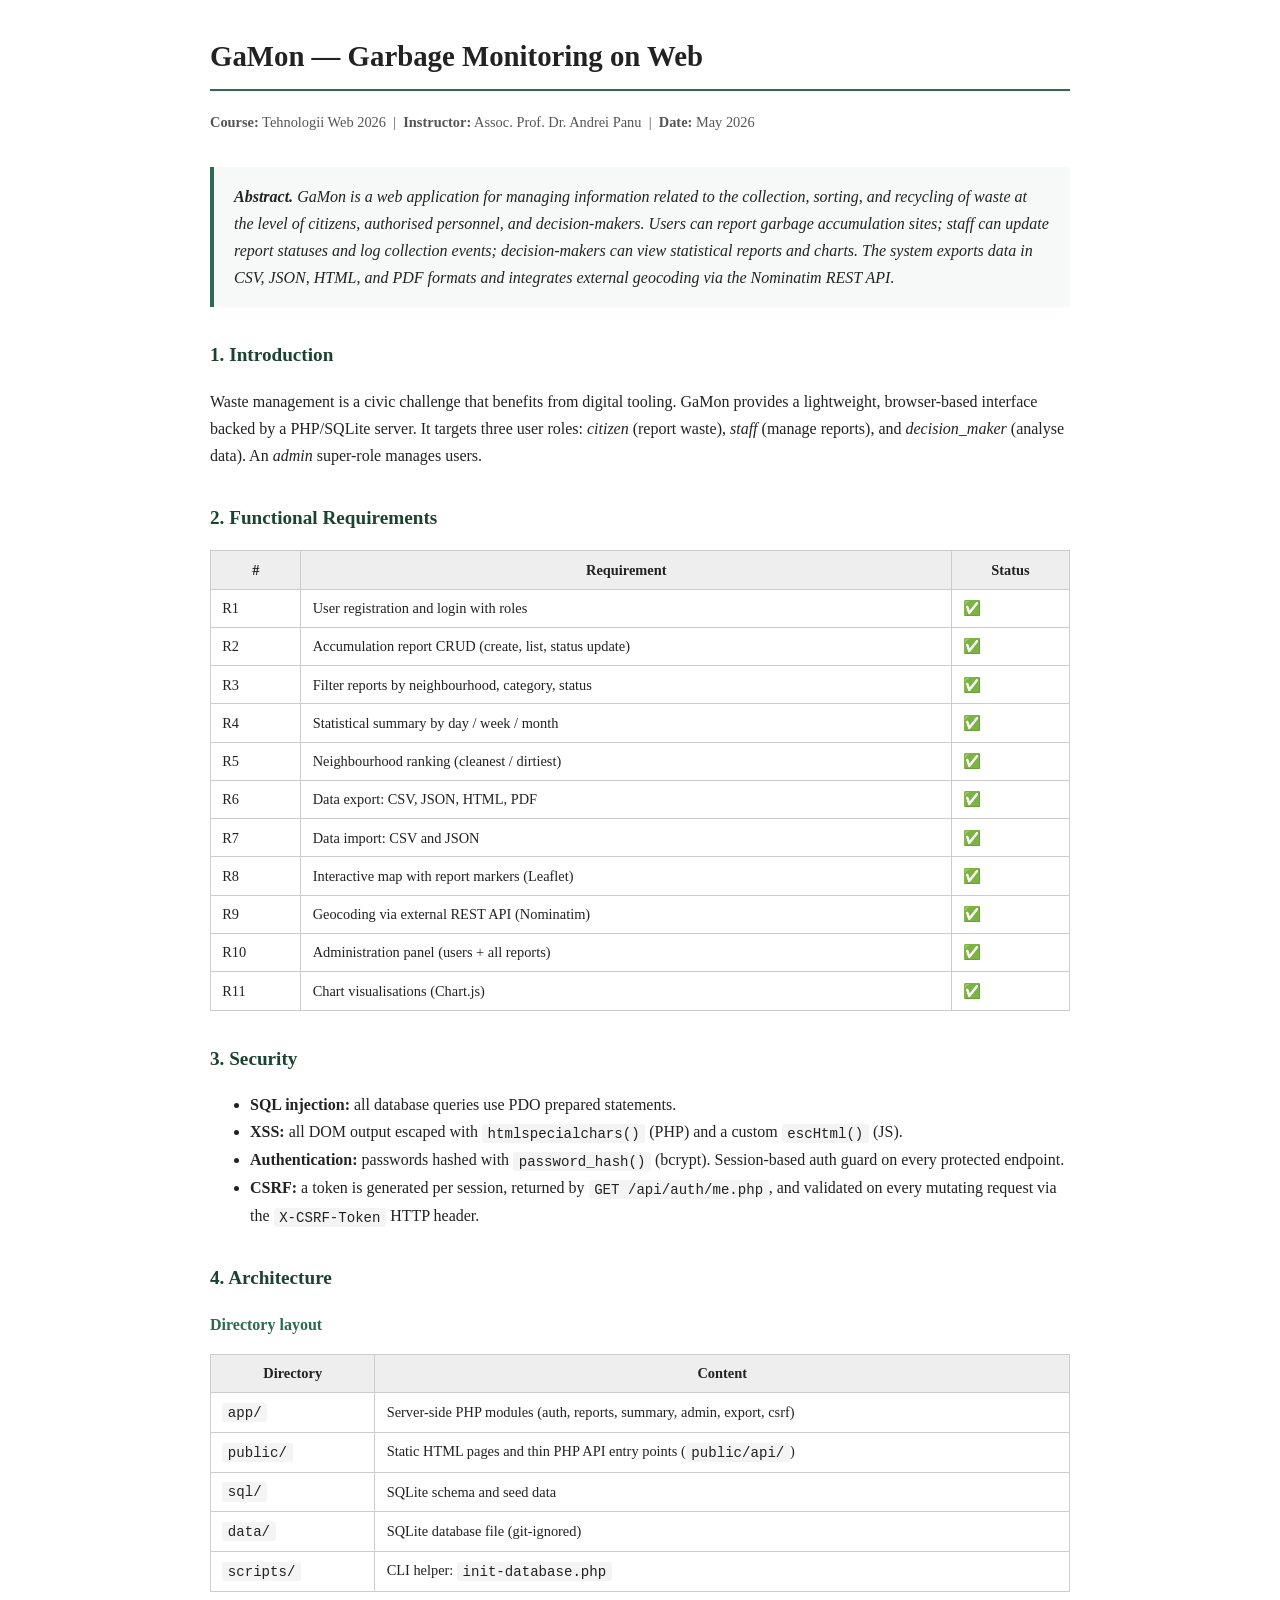
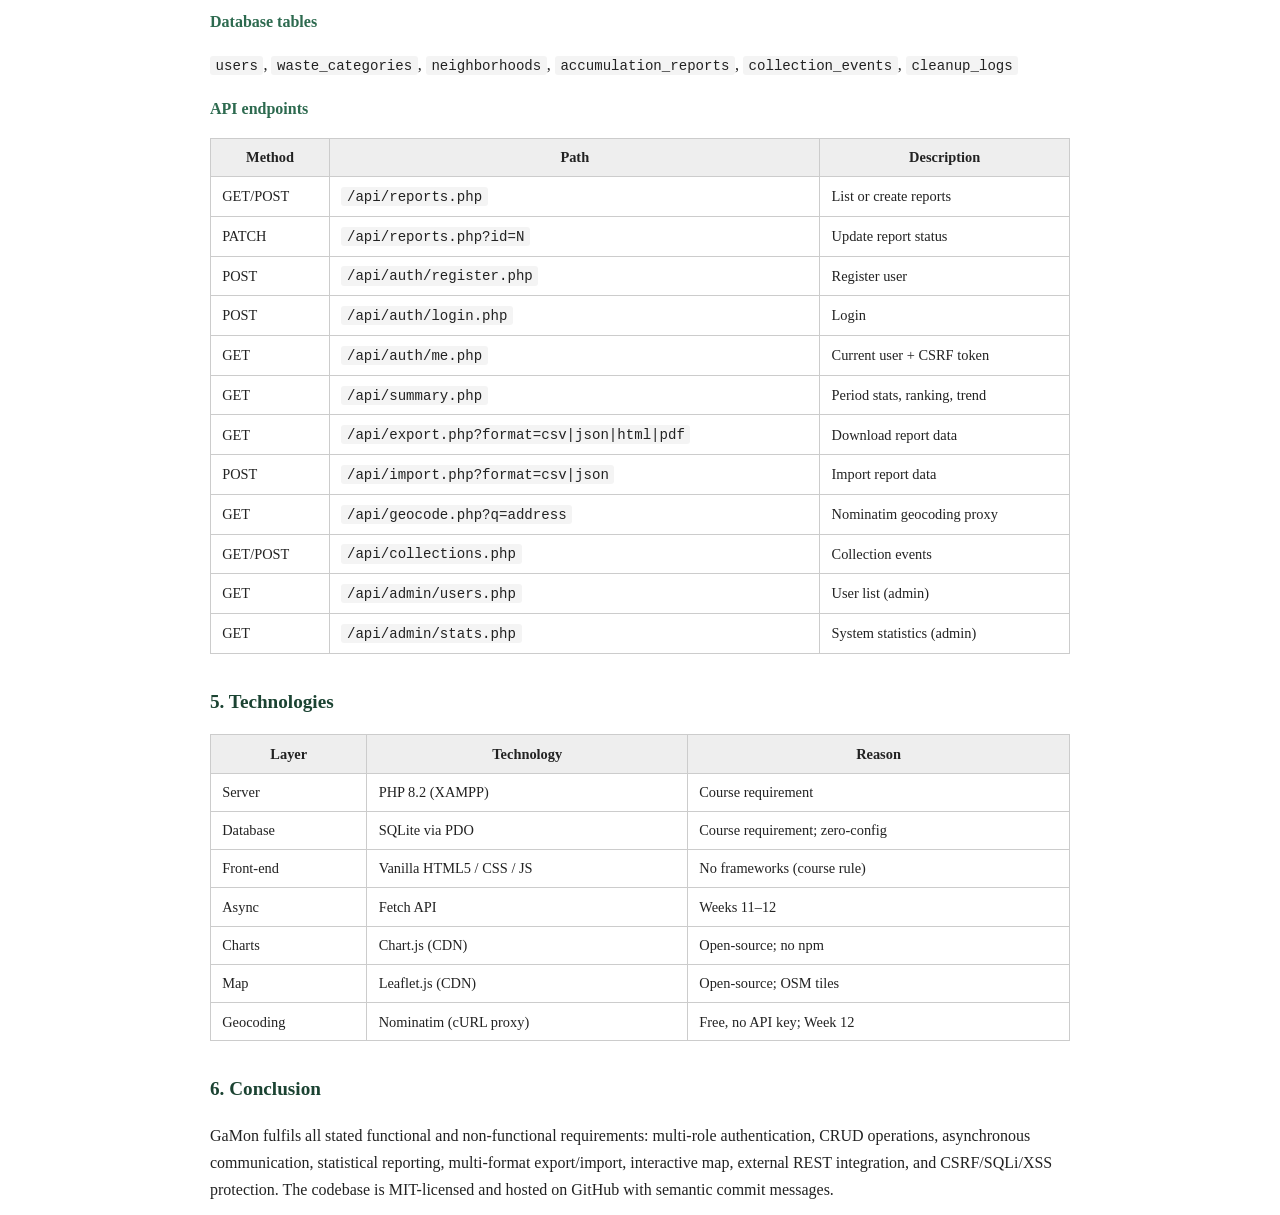
==== docs/scholarly-report.html @ 0d23516b "docs: add MIT license, scholarly HTML report, update README" ====
<!DOCTYPE html>
<html lang="en">
<head>
  <meta charset="utf-8" />
  <meta name="viewport" content="width=device-width, initial-scale=1" />
  <title>GaMon — Technical Report</title>
  <style>
    body { font-family: Georgia, serif; max-width: 860px; margin: 2rem auto; padding: 0 1.5rem; line-height: 1.7; color: #222; }
    h1 { font-size: 1.8rem; border-bottom: 2px solid #2d6a4f; padding-bottom: .5rem; }
    h2 { font-size: 1.2rem; color: #1b4332; margin-top: 2rem; }
    h3 { font-size: 1rem; color: #2d6a4f; }
    table { border-collapse: collapse; width: 100%; margin: 1rem 0; font-size: .9rem; }
    th, td { border: 1px solid #ccc; padding: .4rem .7rem; }
    th { background: #eee; }
    code { background: #f4f4f4; padding: .1rem .35rem; border-radius: 3px; font-size: .88rem; }
    .meta { color: #555; font-size: .9rem; margin-bottom: 2rem; }
    .abstract { background: #f6f9f7; border-left: 4px solid #2d6a4f; padding: 1rem 1.25rem; margin: 1.5rem 0; font-style: italic; }
  </style>
</head>
<body>

<header>
  <h1>GaMon — Garbage Monitoring on Web</h1>
  <div class="meta">
    <strong>Course:</strong> Tehnologii Web 2026 &nbsp;|&nbsp;
    <strong>Instructor:</strong> Assoc. Prof. Dr. Andrei Panu &nbsp;|&nbsp;
    <strong>Date:</strong> <time datetime="2026-05-26">May 2026</time>
  </div>
</header>

<section id="abstract">
  <div class="abstract">
    <strong>Abstract.</strong> GaMon is a web application for managing information related to the collection, sorting, and recycling of waste at the level of citizens, authorised personnel, and decision-makers. Users can report garbage accumulation sites; staff can update report statuses and log collection events; decision-makers can view statistical reports and charts. The system exports data in CSV, JSON, HTML, and PDF formats and integrates external geocoding via the Nominatim REST API.
  </div>
</section>

<section id="introduction">
  <h2>1. Introduction</h2>
  <p>Waste management is a civic challenge that benefits from digital tooling. GaMon provides a lightweight, browser-based interface backed by a PHP/SQLite server. It targets three user roles: <em>citizen</em> (report waste), <em>staff</em> (manage reports), and <em>decision_maker</em> (analyse data). An <em>admin</em> super-role manages users.</p>
</section>

<section id="requirements">
  <h2>2. Functional Requirements</h2>
  <table>
    <tr><th>#</th><th>Requirement</th><th>Status</th></tr>
    <tr><td>R1</td><td>User registration and login with roles</td><td>✅</td></tr>
    <tr><td>R2</td><td>Accumulation report CRUD (create, list, status update)</td><td>✅</td></tr>
    <tr><td>R3</td><td>Filter reports by neighbourhood, category, status</td><td>✅</td></tr>
    <tr><td>R4</td><td>Statistical summary by day / week / month</td><td>✅</td></tr>
    <tr><td>R5</td><td>Neighbourhood ranking (cleanest / dirtiest)</td><td>✅</td></tr>
    <tr><td>R6</td><td>Data export: CSV, JSON, HTML, PDF</td><td>✅</td></tr>
    <tr><td>R7</td><td>Data import: CSV and JSON</td><td>✅</td></tr>
    <tr><td>R8</td><td>Interactive map with report markers (Leaflet)</td><td>✅</td></tr>
    <tr><td>R9</td><td>Geocoding via external REST API (Nominatim)</td><td>✅</td></tr>
    <tr><td>R10</td><td>Administration panel (users + all reports)</td><td>✅</td></tr>
    <tr><td>R11</td><td>Chart visualisations (Chart.js)</td><td>✅</td></tr>
  </table>
</section>

<section id="security">
  <h2>3. Security</h2>
  <ul>
    <li><strong>SQL injection:</strong> all database queries use PDO prepared statements.</li>
    <li><strong>XSS:</strong> all DOM output escaped with <code>htmlspecialchars()</code> (PHP) and a custom <code>escHtml()</code> (JS).</li>
    <li><strong>Authentication:</strong> passwords hashed with <code>password_hash()</code> (bcrypt). Session-based auth guard on every protected endpoint.</li>
    <li><strong>CSRF:</strong> a token is generated per session, returned by <code>GET /api/auth/me.php</code>, and validated on every mutating request via the <code>X-CSRF-Token</code> HTTP header.</li>
  </ul>
</section>

<section id="architecture">
  <h2>4. Architecture</h2>
  <h3>Directory layout</h3>
  <table>
    <tr><th>Directory</th><th>Content</th></tr>
    <tr><td><code>app/</code></td><td>Server-side PHP modules (auth, reports, summary, admin, export, csrf)</td></tr>
    <tr><td><code>public/</code></td><td>Static HTML pages and thin PHP API entry points (<code>public/api/</code>)</td></tr>
    <tr><td><code>sql/</code></td><td>SQLite schema and seed data</td></tr>
    <tr><td><code>data/</code></td><td>SQLite database file (git-ignored)</td></tr>
    <tr><td><code>scripts/</code></td><td>CLI helper: <code>init-database.php</code></td></tr>
  </table>

  <h3>Database tables</h3>
  <p><code>users</code>, <code>waste_categories</code>, <code>neighborhoods</code>, <code>accumulation_reports</code>, <code>collection_events</code>, <code>cleanup_logs</code></p>

  <h3>API endpoints</h3>
  <table>
    <tr><th>Method</th><th>Path</th><th>Description</th></tr>
    <tr><td>GET/POST</td><td><code>/api/reports.php</code></td><td>List or create reports</td></tr>
    <tr><td>PATCH</td><td><code>/api/reports.php?id=N</code></td><td>Update report status</td></tr>
    <tr><td>POST</td><td><code>/api/auth/register.php</code></td><td>Register user</td></tr>
    <tr><td>POST</td><td><code>/api/auth/login.php</code></td><td>Login</td></tr>
    <tr><td>GET</td><td><code>/api/auth/me.php</code></td><td>Current user + CSRF token</td></tr>
    <tr><td>GET</td><td><code>/api/summary.php</code></td><td>Period stats, ranking, trend</td></tr>
    <tr><td>GET</td><td><code>/api/export.php?format=csv|json|html|pdf</code></td><td>Download report data</td></tr>
    <tr><td>POST</td><td><code>/api/import.php?format=csv|json</code></td><td>Import report data</td></tr>
    <tr><td>GET</td><td><code>/api/geocode.php?q=address</code></td><td>Nominatim geocoding proxy</td></tr>
    <tr><td>GET/POST</td><td><code>/api/collections.php</code></td><td>Collection events</td></tr>
    <tr><td>GET</td><td><code>/api/admin/users.php</code></td><td>User list (admin)</td></tr>
    <tr><td>GET</td><td><code>/api/admin/stats.php</code></td><td>System statistics (admin)</td></tr>
  </table>
</section>

<section id="technologies">
  <h2>5. Technologies</h2>
  <table>
    <tr><th>Layer</th><th>Technology</th><th>Reason</th></tr>
    <tr><td>Server</td><td>PHP 8.2 (XAMPP)</td><td>Course requirement</td></tr>
    <tr><td>Database</td><td>SQLite via PDO</td><td>Course requirement; zero-config</td></tr>
    <tr><td>Front-end</td><td>Vanilla HTML5 / CSS / JS</td><td>No frameworks (course rule)</td></tr>
    <tr><td>Async</td><td>Fetch API</td><td>Weeks 11–12</td></tr>
    <tr><td>Charts</td><td>Chart.js (CDN)</td><td>Open-source; no npm</td></tr>
    <tr><td>Map</td><td>Leaflet.js (CDN)</td><td>Open-source; OSM tiles</td></tr>
    <tr><td>Geocoding</td><td>Nominatim (cURL proxy)</td><td>Free, no API key; Week 12</td></tr>
  </table>
</section>

<section id="conclusion">
  <h2>6. Conclusion</h2>
  <p>GaMon fulfils all stated functional and non-functional requirements: multi-role authentication, CRUD operations, asynchronous communication, statistical reporting, multi-format export/import, interactive map, external REST integration, and CSRF/SQLi/XSS protection. The codebase is MIT-licensed and hosted on GitHub with semantic commit messages.</p>
</section>

</body>
</html>
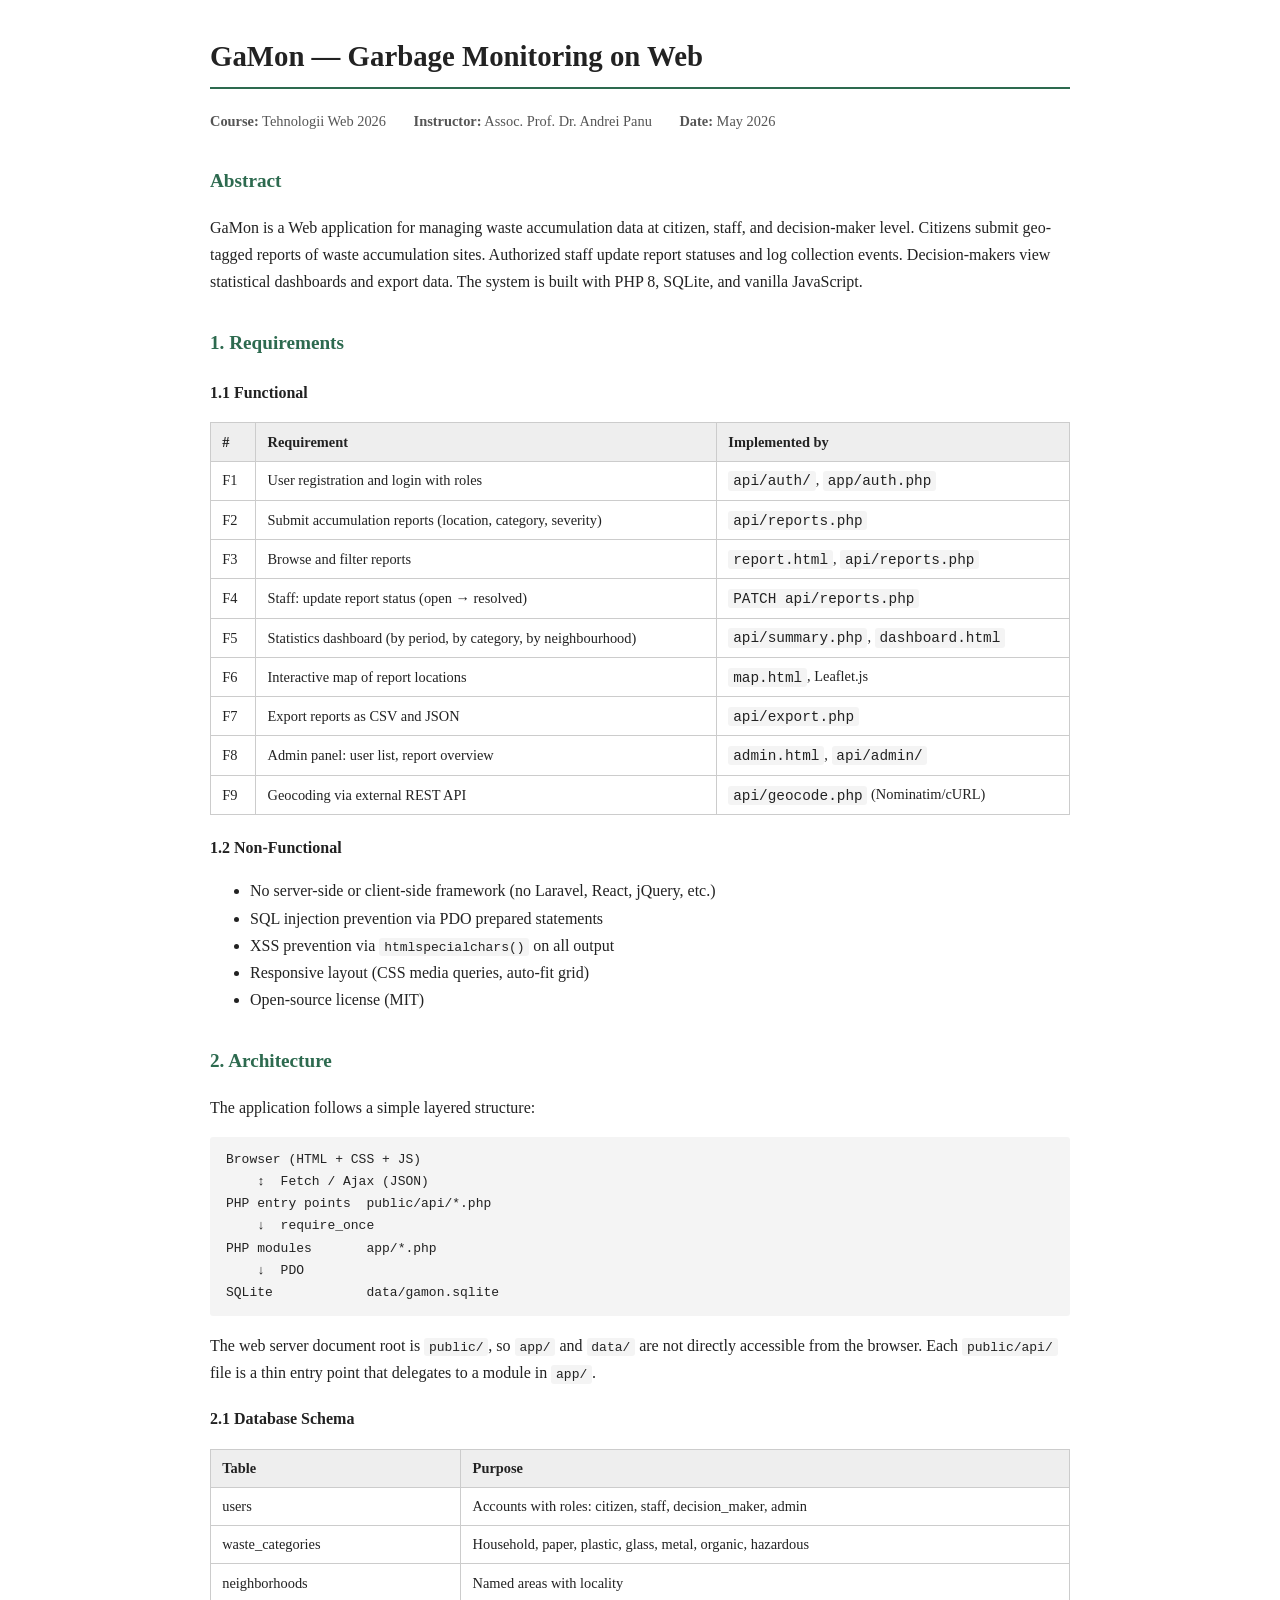
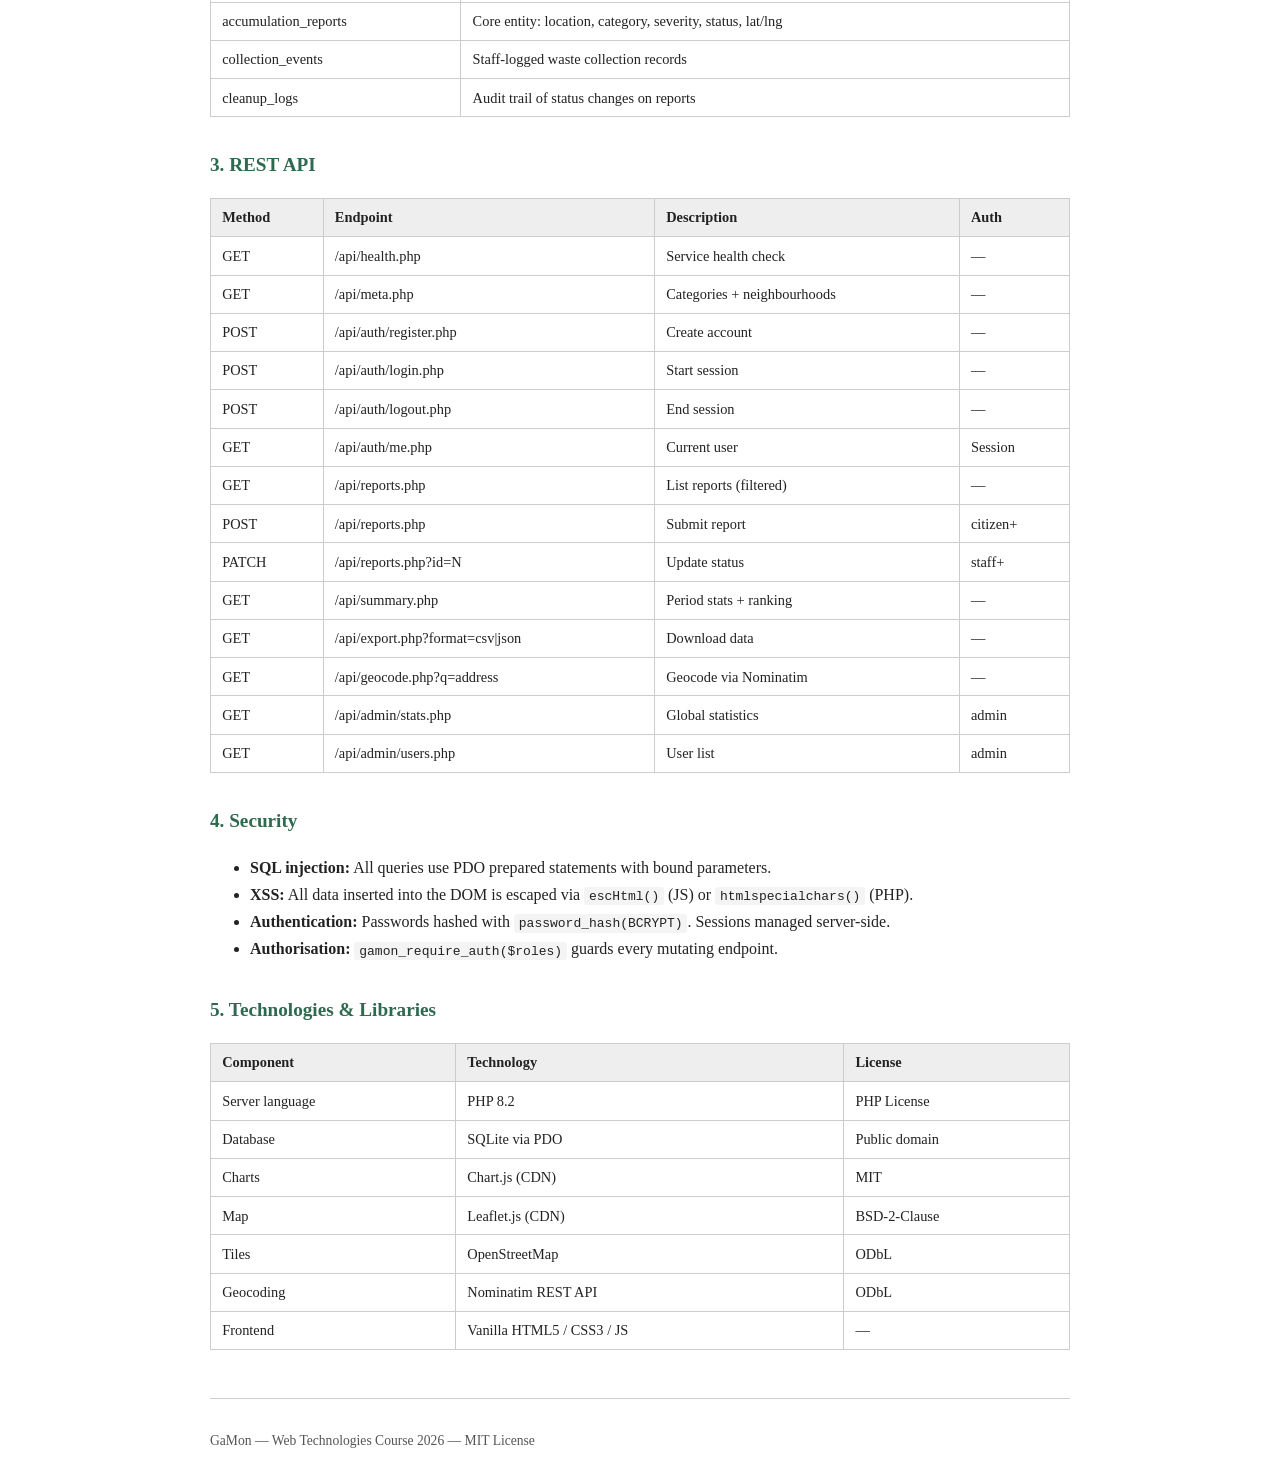
==== commit 31d949d2: "docs: add MIT license, update README, add scholarly HTML report" ====
--- a/docs/scholarly-report.html
+++ b/docs/scholarly-report.html
@@ -5,119 +5,141 @@
   <meta name="viewport" content="width=device-width, initial-scale=1" />
   <title>GaMon — Technical Report</title>
   <style>
-    body { font-family: Georgia, serif; max-width: 860px; margin: 2rem auto; padding: 0 1.5rem; line-height: 1.7; color: #222; }
-    h1 { font-size: 1.8rem; border-bottom: 2px solid #2d6a4f; padding-bottom: .5rem; }
-    h2 { font-size: 1.2rem; color: #1b4332; margin-top: 2rem; }
-    h3 { font-size: 1rem; color: #2d6a4f; }
-    table { border-collapse: collapse; width: 100%; margin: 1rem 0; font-size: .9rem; }
-    th, td { border: 1px solid #ccc; padding: .4rem .7rem; }
+    body { font-family: Georgia, serif; max-width: 860px; margin: 2rem auto; padding: 0 1.5rem; color: #222; line-height: 1.7; }
+    h1 { font-size: 1.8rem; border-bottom: 2px solid #2d6a4f; padding-bottom: .4rem; }
+    h2 { font-size: 1.2rem; color: #2d6a4f; margin-top: 2rem; }
+    h3 { font-size: 1rem; margin-top: 1.2rem; }
+    code, pre { font-family: monospace; background: #f4f4f4; padding: .1rem .3rem; border-radius: 3px; }
+    pre { padding: .75rem 1rem; overflow-x: auto; }
+    table { border-collapse: collapse; width: 100%; margin: 1rem 0; }
+    th, td { border: 1px solid #ccc; padding: .4rem .7rem; text-align: left; font-size: .9rem; }
     th { background: #eee; }
-    code { background: #f4f4f4; padding: .1rem .35rem; border-radius: 3px; font-size: .88rem; }
     .meta { color: #555; font-size: .9rem; margin-bottom: 2rem; }
-    .abstract { background: #f6f9f7; border-left: 4px solid #2d6a4f; padding: 1rem 1.25rem; margin: 1.5rem 0; font-style: italic; }
+    .meta span { margin-right: 1.5rem; }
+    footer { margin-top: 3rem; padding-top: 1rem; border-top: 1px solid #ccc; font-size: .85rem; color: #555; }
   </style>
 </head>
 <body>
 
-<header>
-  <h1>GaMon — Garbage Monitoring on Web</h1>
-  <div class="meta">
-    <strong>Course:</strong> Tehnologii Web 2026 &nbsp;|&nbsp;
-    <strong>Instructor:</strong> Assoc. Prof. Dr. Andrei Panu &nbsp;|&nbsp;
-    <strong>Date:</strong> <time datetime="2026-05-26">May 2026</time>
-  </div>
-</header>
+<h1>GaMon — Garbage Monitoring on Web</h1>
+<div class="meta">
+  <span><strong>Course:</strong> Tehnologii Web 2026</span>
+  <span><strong>Instructor:</strong> Assoc. Prof. Dr. Andrei Panu</span>
+  <span><strong>Date:</strong> May 2026</span>
+</div>
 
 <section id="abstract">
-  <div class="abstract">
-    <strong>Abstract.</strong> GaMon is a web application for managing information related to the collection, sorting, and recycling of waste at the level of citizens, authorised personnel, and decision-makers. Users can report garbage accumulation sites; staff can update report statuses and log collection events; decision-makers can view statistical reports and charts. The system exports data in CSV, JSON, HTML, and PDF formats and integrates external geocoding via the Nominatim REST API.
-  </div>
-</section>
-
-<section id="introduction">
-  <h2>1. Introduction</h2>
-  <p>Waste management is a civic challenge that benefits from digital tooling. GaMon provides a lightweight, browser-based interface backed by a PHP/SQLite server. It targets three user roles: <em>citizen</em> (report waste), <em>staff</em> (manage reports), and <em>decision_maker</em> (analyse data). An <em>admin</em> super-role manages users.</p>
+  <h2>Abstract</h2>
+  <p>
+    GaMon is a Web application for managing waste accumulation data at citizen, staff, and decision-maker level.
+    Citizens submit geo-tagged reports of waste accumulation sites. Authorized staff update report statuses and log collection events.
+    Decision-makers view statistical dashboards and export data. The system is built with PHP 8, SQLite, and vanilla JavaScript.
+  </p>
 </section>
 
 <section id="requirements">
-  <h2>2. Functional Requirements</h2>
+  <h2>1. Requirements</h2>
+
+  <h3>1.1 Functional</h3>
   <table>
-    <tr><th>#</th><th>Requirement</th><th>Status</th></tr>
-    <tr><td>R1</td><td>User registration and login with roles</td><td>✅</td></tr>
-    <tr><td>R2</td><td>Accumulation report CRUD (create, list, status update)</td><td>✅</td></tr>
-    <tr><td>R3</td><td>Filter reports by neighbourhood, category, status</td><td>✅</td></tr>
-    <tr><td>R4</td><td>Statistical summary by day / week / month</td><td>✅</td></tr>
-    <tr><td>R5</td><td>Neighbourhood ranking (cleanest / dirtiest)</td><td>✅</td></tr>
-    <tr><td>R6</td><td>Data export: CSV, JSON, HTML, PDF</td><td>✅</td></tr>
-    <tr><td>R7</td><td>Data import: CSV and JSON</td><td>✅</td></tr>
-    <tr><td>R8</td><td>Interactive map with report markers (Leaflet)</td><td>✅</td></tr>
-    <tr><td>R9</td><td>Geocoding via external REST API (Nominatim)</td><td>✅</td></tr>
-    <tr><td>R10</td><td>Administration panel (users + all reports)</td><td>✅</td></tr>
-    <tr><td>R11</td><td>Chart visualisations (Chart.js)</td><td>✅</td></tr>
+    <tr><th>#</th><th>Requirement</th><th>Implemented by</th></tr>
+    <tr><td>F1</td><td>User registration and login with roles</td><td><code>api/auth/</code>, <code>app/auth.php</code></td></tr>
+    <tr><td>F2</td><td>Submit accumulation reports (location, category, severity)</td><td><code>api/reports.php</code></td></tr>
+    <tr><td>F3</td><td>Browse and filter reports</td><td><code>report.html</code>, <code>api/reports.php</code></td></tr>
+    <tr><td>F4</td><td>Staff: update report status (open → resolved)</td><td><code>PATCH api/reports.php</code></td></tr>
+    <tr><td>F5</td><td>Statistics dashboard (by period, by category, by neighbourhood)</td><td><code>api/summary.php</code>, <code>dashboard.html</code></td></tr>
+    <tr><td>F6</td><td>Interactive map of report locations</td><td><code>map.html</code>, Leaflet.js</td></tr>
+    <tr><td>F7</td><td>Export reports as CSV and JSON</td><td><code>api/export.php</code></td></tr>
+    <tr><td>F8</td><td>Admin panel: user list, report overview</td><td><code>admin.html</code>, <code>api/admin/</code></td></tr>
+    <tr><td>F9</td><td>Geocoding via external REST API</td><td><code>api/geocode.php</code> (Nominatim/cURL)</td></tr>
+  </table>
+
+  <h3>1.2 Non-Functional</h3>
+  <ul>
+    <li>No server-side or client-side framework (no Laravel, React, jQuery, etc.)</li>
+    <li>SQL injection prevention via PDO prepared statements</li>
+    <li>XSS prevention via <code>htmlspecialchars()</code> on all output</li>
+    <li>Responsive layout (CSS media queries, auto-fit grid)</li>
+    <li>Open-source license (MIT)</li>
+  </ul>
+</section>
+
+<section id="architecture">
+  <h2>2. Architecture</h2>
+  <p>The application follows a simple layered structure:</p>
+  <pre>Browser (HTML + CSS + JS)
+    ↕  Fetch / Ajax (JSON)
+PHP entry points  public/api/*.php
+    ↓  require_once
+PHP modules       app/*.php
+    ↓  PDO
+SQLite            data/gamon.sqlite</pre>
+
+  <p>
+    The web server document root is <code>public/</code>, so <code>app/</code> and <code>data/</code> are not directly accessible from the browser.
+    Each <code>public/api/</code> file is a thin entry point that delegates to a module in <code>app/</code>.
+  </p>
+
+  <h3>2.1 Database Schema</h3>
+  <table>
+    <tr><th>Table</th><th>Purpose</th></tr>
+    <tr><td>users</td><td>Accounts with roles: citizen, staff, decision_maker, admin</td></tr>
+    <tr><td>waste_categories</td><td>Household, paper, plastic, glass, metal, organic, hazardous</td></tr>
+    <tr><td>neighborhoods</td><td>Named areas with locality</td></tr>
+    <tr><td>accumulation_reports</td><td>Core entity: location, category, severity, status, lat/lng</td></tr>
+    <tr><td>collection_events</td><td>Staff-logged waste collection records</td></tr>
+    <tr><td>cleanup_logs</td><td>Audit trail of status changes on reports</td></tr>
+  </table>
+</section>
+
+<section id="api">
+  <h2>3. REST API</h2>
+  <table>
+    <tr><th>Method</th><th>Endpoint</th><th>Description</th><th>Auth</th></tr>
+    <tr><td>GET</td><td>/api/health.php</td><td>Service health check</td><td>—</td></tr>
+    <tr><td>GET</td><td>/api/meta.php</td><td>Categories + neighbourhoods</td><td>—</td></tr>
+    <tr><td>POST</td><td>/api/auth/register.php</td><td>Create account</td><td>—</td></tr>
+    <tr><td>POST</td><td>/api/auth/login.php</td><td>Start session</td><td>—</td></tr>
+    <tr><td>POST</td><td>/api/auth/logout.php</td><td>End session</td><td>—</td></tr>
+    <tr><td>GET</td><td>/api/auth/me.php</td><td>Current user</td><td>Session</td></tr>
+    <tr><td>GET</td><td>/api/reports.php</td><td>List reports (filtered)</td><td>—</td></tr>
+    <tr><td>POST</td><td>/api/reports.php</td><td>Submit report</td><td>citizen+</td></tr>
+    <tr><td>PATCH</td><td>/api/reports.php?id=N</td><td>Update status</td><td>staff+</td></tr>
+    <tr><td>GET</td><td>/api/summary.php</td><td>Period stats + ranking</td><td>—</td></tr>
+    <tr><td>GET</td><td>/api/export.php?format=csv|json</td><td>Download data</td><td>—</td></tr>
+    <tr><td>GET</td><td>/api/geocode.php?q=address</td><td>Geocode via Nominatim</td><td>—</td></tr>
+    <tr><td>GET</td><td>/api/admin/stats.php</td><td>Global statistics</td><td>admin</td></tr>
+    <tr><td>GET</td><td>/api/admin/users.php</td><td>User list</td><td>admin</td></tr>
   </table>
 </section>
 
 <section id="security">
-  <h2>3. Security</h2>
+  <h2>4. Security</h2>
   <ul>
-    <li><strong>SQL injection:</strong> all database queries use PDO prepared statements.</li>
-    <li><strong>XSS:</strong> all DOM output escaped with <code>htmlspecialchars()</code> (PHP) and a custom <code>escHtml()</code> (JS).</li>
-    <li><strong>Authentication:</strong> passwords hashed with <code>password_hash()</code> (bcrypt). Session-based auth guard on every protected endpoint.</li>
-    <li><strong>CSRF:</strong> a token is generated per session, returned by <code>GET /api/auth/me.php</code>, and validated on every mutating request via the <code>X-CSRF-Token</code> HTTP header.</li>
+    <li><strong>SQL injection:</strong> All queries use PDO prepared statements with bound parameters.</li>
+    <li><strong>XSS:</strong> All data inserted into the DOM is escaped via <code>escHtml()</code> (JS) or <code>htmlspecialchars()</code> (PHP).</li>
+    <li><strong>Authentication:</strong> Passwords hashed with <code>password_hash(BCRYPT)</code>. Sessions managed server-side.</li>
+    <li><strong>Authorisation:</strong> <code>gamon_require_auth($roles)</code> guards every mutating endpoint.</li>
   </ul>
 </section>
 
-<section id="architecture">
-  <h2>4. Architecture</h2>
-  <h3>Directory layout</h3>
+<section id="tech">
+  <h2>5. Technologies &amp; Libraries</h2>
   <table>
-    <tr><th>Directory</th><th>Content</th></tr>
-    <tr><td><code>app/</code></td><td>Server-side PHP modules (auth, reports, summary, admin, export, csrf)</td></tr>
-    <tr><td><code>public/</code></td><td>Static HTML pages and thin PHP API entry points (<code>public/api/</code>)</td></tr>
-    <tr><td><code>sql/</code></td><td>SQLite schema and seed data</td></tr>
-    <tr><td><code>data/</code></td><td>SQLite database file (git-ignored)</td></tr>
-    <tr><td><code>scripts/</code></td><td>CLI helper: <code>init-database.php</code></td></tr>
-  </table>
-
-  <h3>Database tables</h3>
-  <p><code>users</code>, <code>waste_categories</code>, <code>neighborhoods</code>, <code>accumulation_reports</code>, <code>collection_events</code>, <code>cleanup_logs</code></p>
-
-  <h3>API endpoints</h3>
-  <table>
-    <tr><th>Method</th><th>Path</th><th>Description</th></tr>
-    <tr><td>GET/POST</td><td><code>/api/reports.php</code></td><td>List or create reports</td></tr>
-    <tr><td>PATCH</td><td><code>/api/reports.php?id=N</code></td><td>Update report status</td></tr>
-    <tr><td>POST</td><td><code>/api/auth/register.php</code></td><td>Register user</td></tr>
-    <tr><td>POST</td><td><code>/api/auth/login.php</code></td><td>Login</td></tr>
-    <tr><td>GET</td><td><code>/api/auth/me.php</code></td><td>Current user + CSRF token</td></tr>
-    <tr><td>GET</td><td><code>/api/summary.php</code></td><td>Period stats, ranking, trend</td></tr>
-    <tr><td>GET</td><td><code>/api/export.php?format=csv|json|html|pdf</code></td><td>Download report data</td></tr>
-    <tr><td>POST</td><td><code>/api/import.php?format=csv|json</code></td><td>Import report data</td></tr>
-    <tr><td>GET</td><td><code>/api/geocode.php?q=address</code></td><td>Nominatim geocoding proxy</td></tr>
-    <tr><td>GET/POST</td><td><code>/api/collections.php</code></td><td>Collection events</td></tr>
-    <tr><td>GET</td><td><code>/api/admin/users.php</code></td><td>User list (admin)</td></tr>
-    <tr><td>GET</td><td><code>/api/admin/stats.php</code></td><td>System statistics (admin)</td></tr>
+    <tr><th>Component</th><th>Technology</th><th>License</th></tr>
+    <tr><td>Server language</td><td>PHP 8.2</td><td>PHP License</td></tr>
+    <tr><td>Database</td><td>SQLite via PDO</td><td>Public domain</td></tr>
+    <tr><td>Charts</td><td>Chart.js (CDN)</td><td>MIT</td></tr>
+    <tr><td>Map</td><td>Leaflet.js (CDN)</td><td>BSD-2-Clause</td></tr>
+    <tr><td>Tiles</td><td>OpenStreetMap</td><td>ODbL</td></tr>
+    <tr><td>Geocoding</td><td>Nominatim REST API</td><td>ODbL</td></tr>
+    <tr><td>Frontend</td><td>Vanilla HTML5 / CSS3 / JS</td><td>—</td></tr>
   </table>
 </section>
 
-<section id="technologies">
-  <h2>5. Technologies</h2>
-  <table>
-    <tr><th>Layer</th><th>Technology</th><th>Reason</th></tr>
-    <tr><td>Server</td><td>PHP 8.2 (XAMPP)</td><td>Course requirement</td></tr>
-    <tr><td>Database</td><td>SQLite via PDO</td><td>Course requirement; zero-config</td></tr>
-    <tr><td>Front-end</td><td>Vanilla HTML5 / CSS / JS</td><td>No frameworks (course rule)</td></tr>
-    <tr><td>Async</td><td>Fetch API</td><td>Weeks 11–12</td></tr>
-    <tr><td>Charts</td><td>Chart.js (CDN)</td><td>Open-source; no npm</td></tr>
-    <tr><td>Map</td><td>Leaflet.js (CDN)</td><td>Open-source; OSM tiles</td></tr>
-    <tr><td>Geocoding</td><td>Nominatim (cURL proxy)</td><td>Free, no API key; Week 12</td></tr>
-  </table>
-</section>
-
-<section id="conclusion">
-  <h2>6. Conclusion</h2>
-  <p>GaMon fulfils all stated functional and non-functional requirements: multi-role authentication, CRUD operations, asynchronous communication, statistical reporting, multi-format export/import, interactive map, external REST integration, and CSRF/SQLi/XSS protection. The codebase is MIT-licensed and hosted on GitHub with semantic commit messages.</p>
-</section>
+<footer>
+  <p>GaMon &mdash; Web Technologies Course 2026 &mdash; MIT License</p>
+</footer>
 
 </body>
 </html>
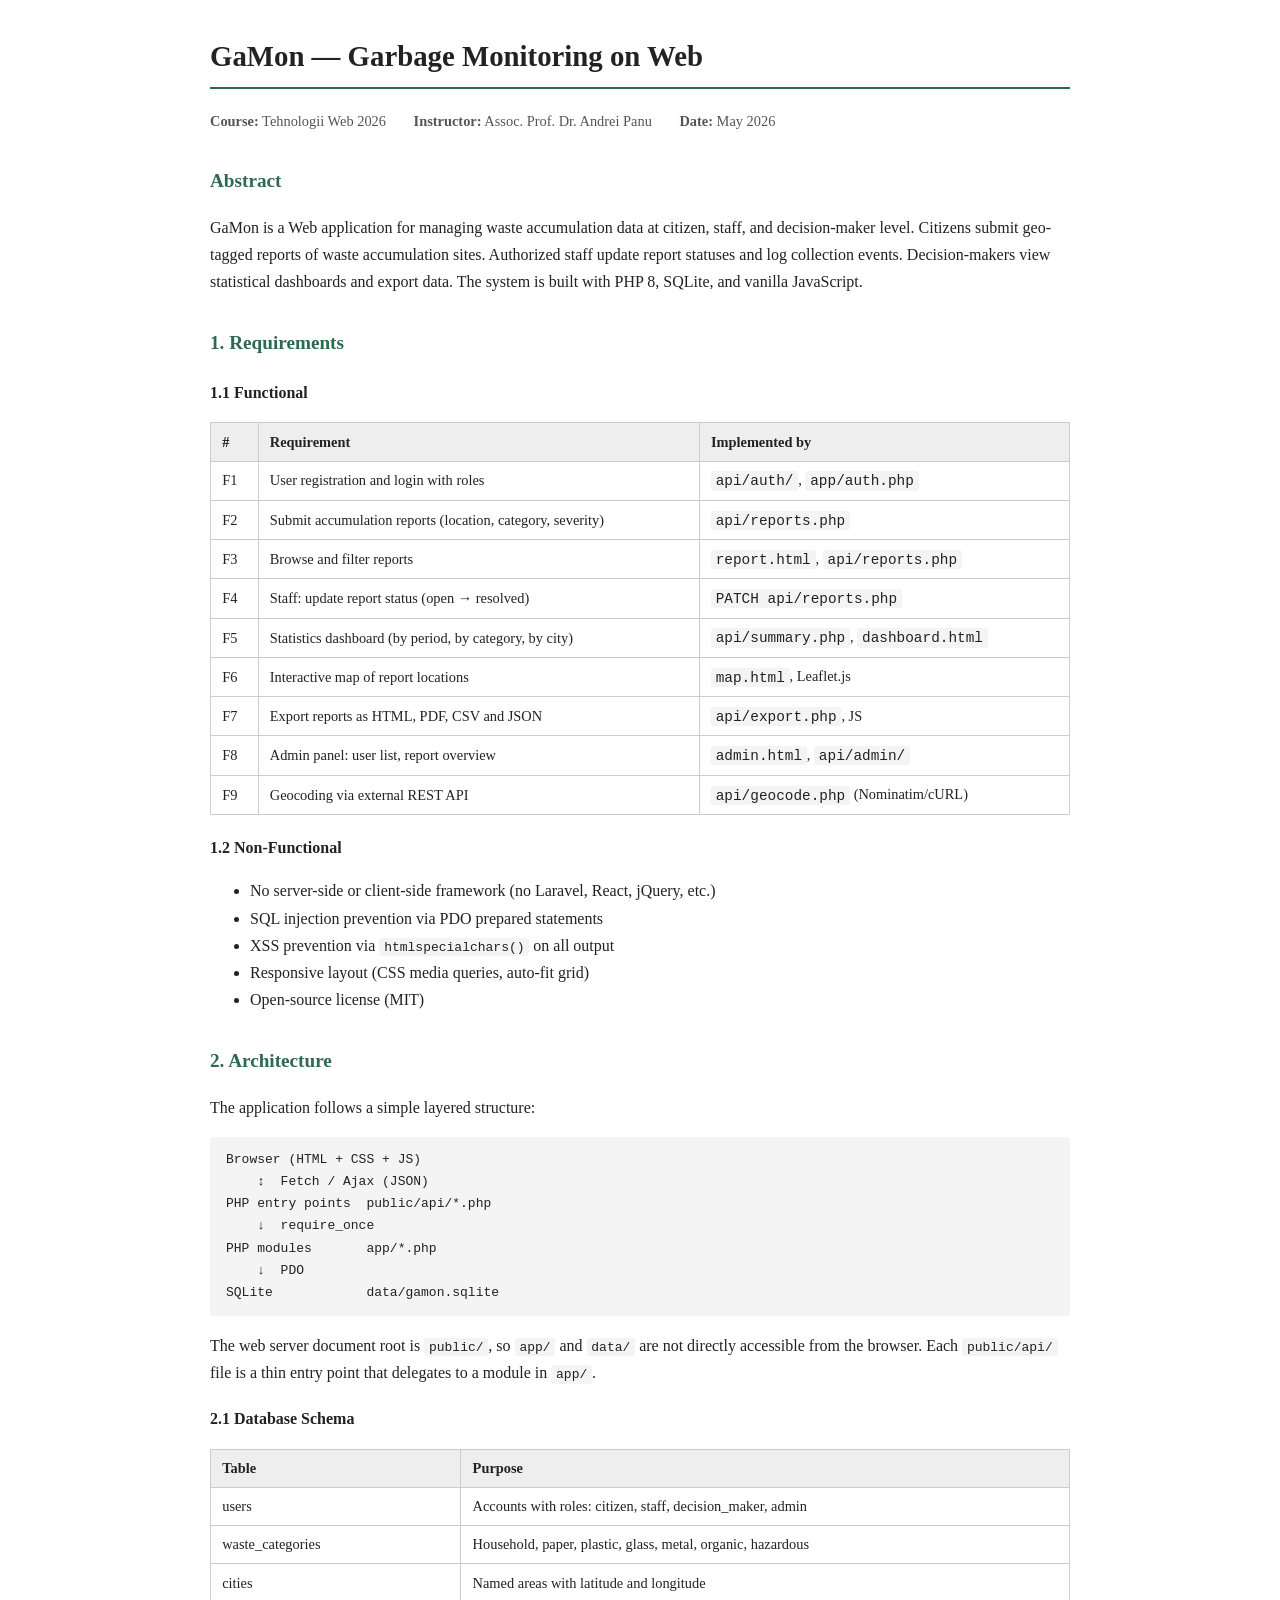
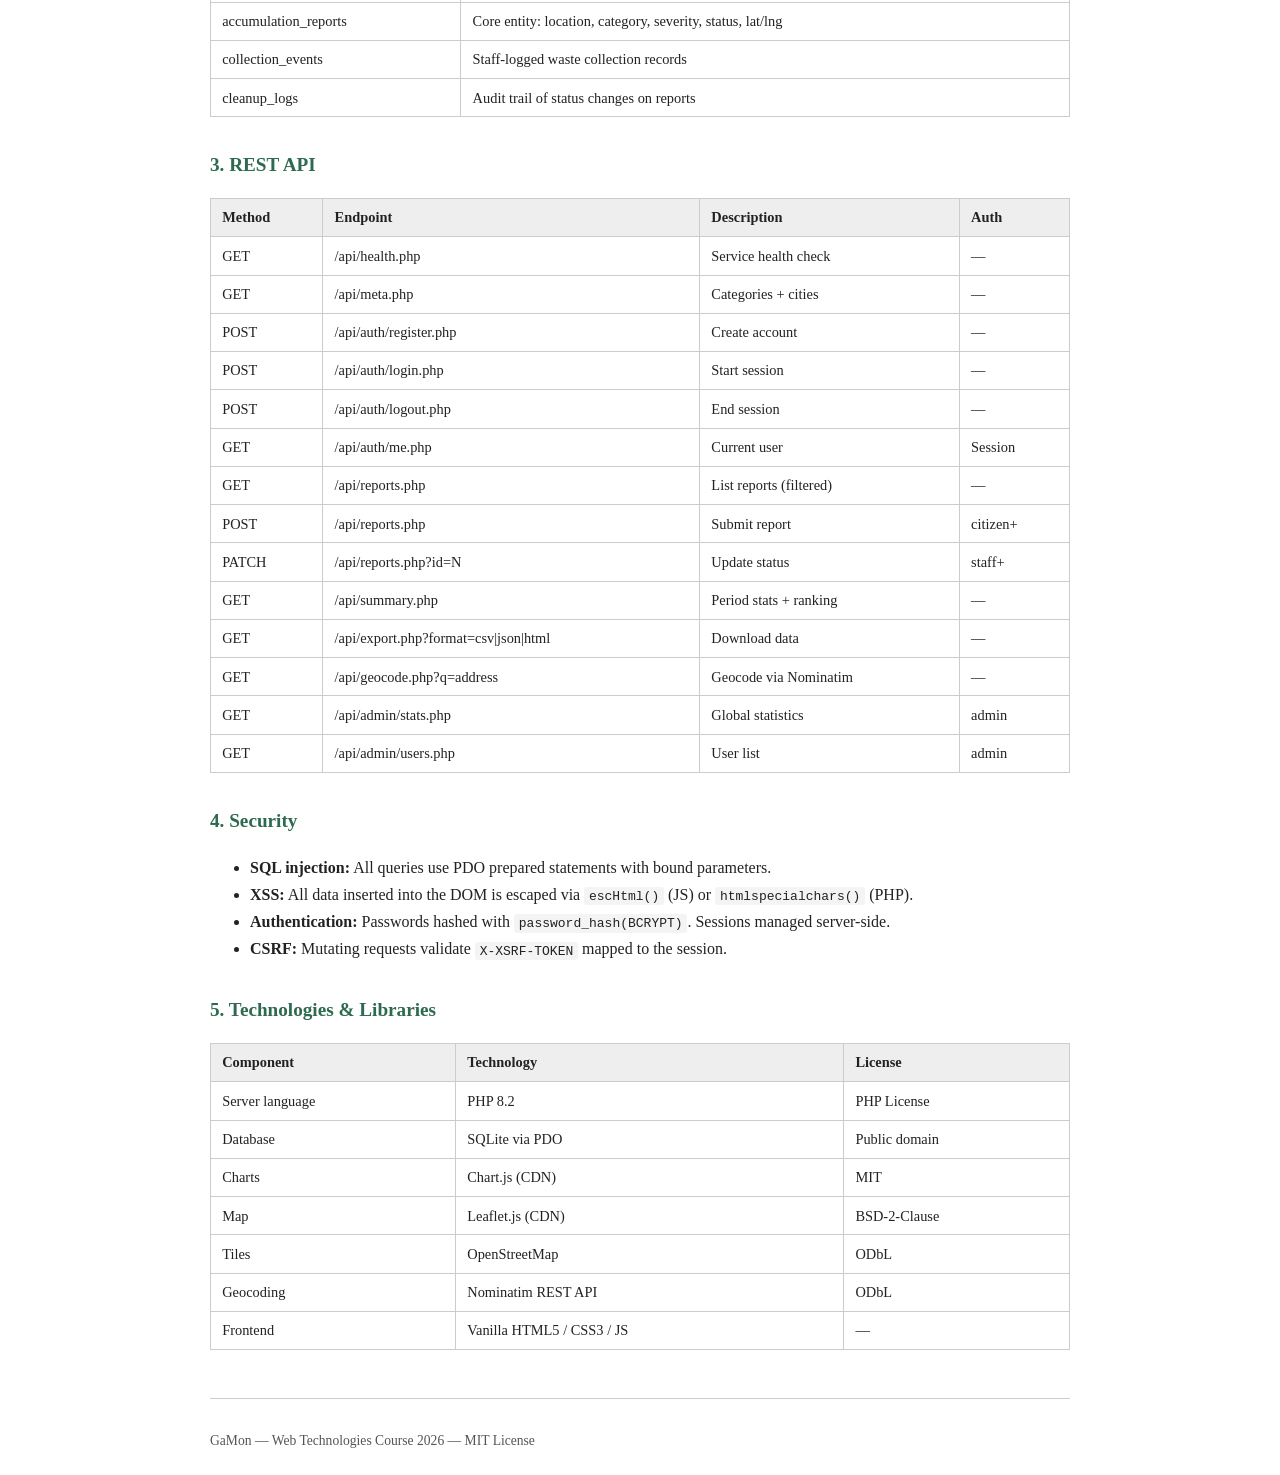
==== commit cd3087e4: "Update terminology in scholarly report" ====
--- a/docs/scholarly-report.html
+++ b/docs/scholarly-report.html
@@ -47,9 +47,9 @@
     <tr><td>F2</td><td>Submit accumulation reports (location, category, severity)</td><td><code>api/reports.php</code></td></tr>
     <tr><td>F3</td><td>Browse and filter reports</td><td><code>report.html</code>, <code>api/reports.php</code></td></tr>
     <tr><td>F4</td><td>Staff: update report status (open → resolved)</td><td><code>PATCH api/reports.php</code></td></tr>
-    <tr><td>F5</td><td>Statistics dashboard (by period, by category, by neighbourhood)</td><td><code>api/summary.php</code>, <code>dashboard.html</code></td></tr>
+    <tr><td>F5</td><td>Statistics dashboard (by period, by category, by city)</td><td><code>api/summary.php</code>, <code>dashboard.html</code></td></tr>
     <tr><td>F6</td><td>Interactive map of report locations</td><td><code>map.html</code>, Leaflet.js</td></tr>
-    <tr><td>F7</td><td>Export reports as CSV and JSON</td><td><code>api/export.php</code></td></tr>
+    <tr><td>F7</td><td>Export reports as HTML, PDF, CSV and JSON</td><td><code>api/export.php</code>, JS</td></tr>
     <tr><td>F8</td><td>Admin panel: user list, report overview</td><td><code>admin.html</code>, <code>api/admin/</code></td></tr>
     <tr><td>F9</td><td>Geocoding via external REST API</td><td><code>api/geocode.php</code> (Nominatim/cURL)</td></tr>
   </table>
@@ -85,7 +85,7 @@
     <tr><th>Table</th><th>Purpose</th></tr>
     <tr><td>users</td><td>Accounts with roles: citizen, staff, decision_maker, admin</td></tr>
     <tr><td>waste_categories</td><td>Household, paper, plastic, glass, metal, organic, hazardous</td></tr>
-    <tr><td>neighborhoods</td><td>Named areas with locality</td></tr>
+    <tr><td>cities</td><td>Named areas with latitude and longitude</td></tr>
     <tr><td>accumulation_reports</td><td>Core entity: location, category, severity, status, lat/lng</td></tr>
     <tr><td>collection_events</td><td>Staff-logged waste collection records</td></tr>
     <tr><td>cleanup_logs</td><td>Audit trail of status changes on reports</td></tr>
@@ -97,7 +97,7 @@
   <table>
     <tr><th>Method</th><th>Endpoint</th><th>Description</th><th>Auth</th></tr>
     <tr><td>GET</td><td>/api/health.php</td><td>Service health check</td><td>—</td></tr>
-    <tr><td>GET</td><td>/api/meta.php</td><td>Categories + neighbourhoods</td><td>—</td></tr>
+    <tr><td>GET</td><td>/api/meta.php</td><td>Categories + cities</td><td>—</td></tr>
     <tr><td>POST</td><td>/api/auth/register.php</td><td>Create account</td><td>—</td></tr>
     <tr><td>POST</td><td>/api/auth/login.php</td><td>Start session</td><td>—</td></tr>
     <tr><td>POST</td><td>/api/auth/logout.php</td><td>End session</td><td>—</td></tr>
@@ -106,7 +106,7 @@
     <tr><td>POST</td><td>/api/reports.php</td><td>Submit report</td><td>citizen+</td></tr>
     <tr><td>PATCH</td><td>/api/reports.php?id=N</td><td>Update status</td><td>staff+</td></tr>
     <tr><td>GET</td><td>/api/summary.php</td><td>Period stats + ranking</td><td>—</td></tr>
-    <tr><td>GET</td><td>/api/export.php?format=csv|json</td><td>Download data</td><td>—</td></tr>
+    <tr><td>GET</td><td>/api/export.php?format=csv|json|html</td><td>Download data</td><td>—</td></tr>
     <tr><td>GET</td><td>/api/geocode.php?q=address</td><td>Geocode via Nominatim</td><td>—</td></tr>
     <tr><td>GET</td><td>/api/admin/stats.php</td><td>Global statistics</td><td>admin</td></tr>
     <tr><td>GET</td><td>/api/admin/users.php</td><td>User list</td><td>admin</td></tr>
@@ -119,7 +119,7 @@
     <li><strong>SQL injection:</strong> All queries use PDO prepared statements with bound parameters.</li>
     <li><strong>XSS:</strong> All data inserted into the DOM is escaped via <code>escHtml()</code> (JS) or <code>htmlspecialchars()</code> (PHP).</li>
     <li><strong>Authentication:</strong> Passwords hashed with <code>password_hash(BCRYPT)</code>. Sessions managed server-side.</li>
-    <li><strong>Authorisation:</strong> <code>gamon_require_auth($roles)</code> guards every mutating endpoint.</li>
+    <li><strong>CSRF:</strong> Mutating requests validate <code>X-XSRF-TOKEN</code> mapped to the session.</li>
   </ul>
 </section>
 
